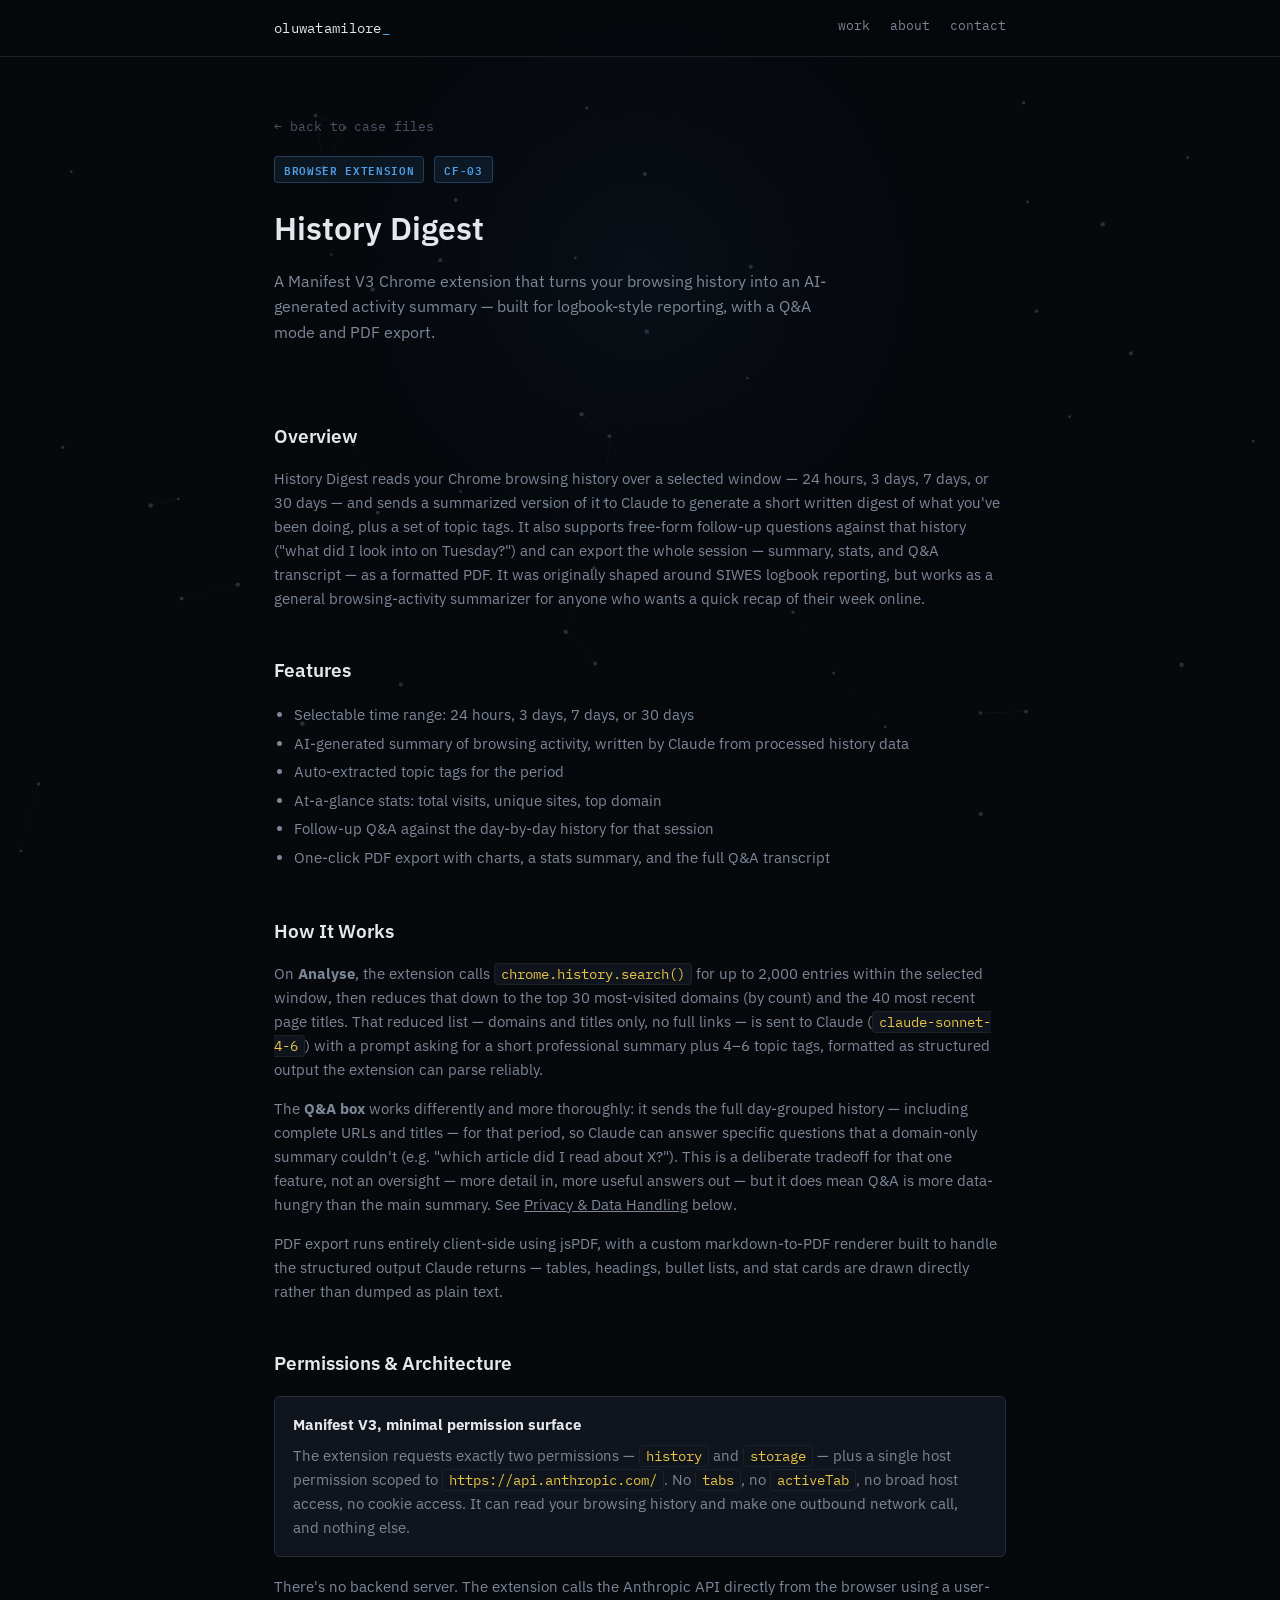
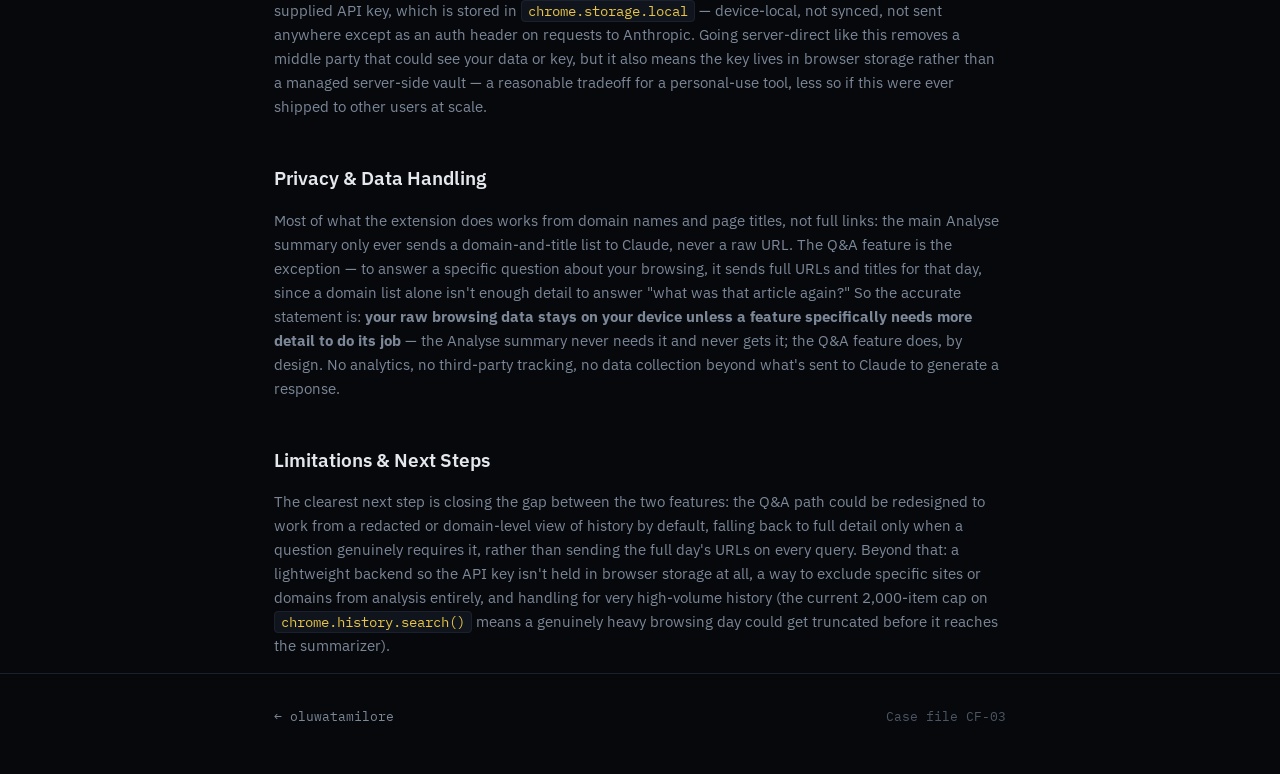
==== browser-history-extension.html @ 0dced4ee "Add portfolio site files" ====
<!DOCTYPE html>
<html lang="en">
<head>
<meta charset="UTF-8">
<meta name="viewport" content="width=device-width, initial-scale=1.0">
<title>History Digest — Browser Extension — oluwatamilore kupoluyi</title>
<link rel="preconnect" href="https://fonts.googleapis.com">
<link href="https://fonts.googleapis.com/css2?family=IBM+Plex+Sans:wght@400;500;600;700&family=IBM+Plex+Mono:wght@400;500;600&display=swap" rel="stylesheet">
<link rel="stylesheet" href="style.css">
</head>
<body>

<div class="topbar">
  <div class="topbar-inner">
    <a class="brand" href="index.html">oluwatamilore<span class="caret">_</span></a>
    <div class="topbar-links">
      <a href="index.html#work">work</a>
      <a href="index.html#about">about</a>
      <a href="mailto:you@example.com">contact</a>
    </div>
  </div>
</div>

<div class="wrap">
  <div class="report-header">
    <a class="breadcrumb" href="index.html#work">← back to case files</a>
    <div class="report-meta-row">
      <span class="tag tag-info">Browser Extension</span>
      <span class="tag tag-info">CF-03</span>
    </div>
    <h1>History Digest</h1>
    <p style="color: var(--text-muted); max-width: 58ch; margin:0;">
      A Manifest V3 Chrome extension that turns your browsing history into an AI-generated activity summary — built for logbook-style reporting, with a Q&amp;A mode and PDF export.
    </p>
  </div>

  <div class="report-body">

    <h2>Overview</h2>
    <p>
      History Digest reads your Chrome browsing history over a selected window — 24 hours, 3 days, 7 days, or 30 days — and sends a summarized version of it to Claude to generate a short written digest of what you've been doing, plus a set of topic tags. It also supports free-form follow-up questions against that history ("what did I look into on Tuesday?") and can export the whole session — summary, stats, and Q&amp;A transcript — as a formatted PDF. It was originally shaped around SIWES logbook reporting, but works as a general browsing-activity summarizer for anyone who wants a quick recap of their week online.
    </p>

    <h2>Features</h2>
    <ul style="color: var(--text-muted); line-height: 1.9;">
      <li>Selectable time range: 24 hours, 3 days, 7 days, or 30 days</li>
      <li>AI-generated summary of browsing activity, written by Claude from processed history data</li>
      <li>Auto-extracted topic tags for the period</li>
      <li>At-a-glance stats: total visits, unique sites, top domain</li>
      <li>Follow-up Q&amp;A against the day-by-day history for that session</li>
      <li>One-click PDF export with charts, a stats summary, and the full Q&amp;A transcript</li>
    </ul>

    <h2>How It Works</h2>
    <p>
      On <strong>Analyse</strong>, the extension calls <code>chrome.history.search()</code> for up to 2,000 entries within the selected window, then reduces that down to the top 30 most-visited domains (by count) and the 40 most recent page titles. That reduced list — domains and titles only, no full links — is sent to Claude (<code>claude-sonnet-4-6</code>) with a prompt asking for a short professional summary plus 4–6 topic tags, formatted as structured output the extension can parse reliably.
    </p>
    <p>
      The <strong>Q&amp;A box</strong> works differently and more thoroughly: it sends the full day-grouped history — including complete URLs and titles — for that period, so Claude can answer specific questions that a domain-only summary couldn't (e.g. "which article did I read about X?"). This is a deliberate tradeoff for that one feature, not an oversight — more detail in, more useful answers out — but it does mean Q&amp;A is more data-hungry than the main summary. See <a href="#privacy" style="color: var(--accent-teal);">Privacy &amp; Data Handling</a> below.
    </p>
    <p>
      PDF export runs entirely client-side using jsPDF, with a custom markdown-to-PDF renderer built to handle the structured output Claude returns — tables, headings, bullet lists, and stat cards are drawn directly rather than dumped as plain text.
    </p>

    <h2>Permissions &amp; Architecture</h2>
    <div class="callout">
      <strong>Manifest V3, minimal permission surface</strong>
      <p style="margin: 8px 0 0;">
        The extension requests exactly two permissions — <code>history</code> and <code>storage</code> — plus a single host permission scoped to <code>https://api.anthropic.com/</code>. No <code>tabs</code>, no <code>activeTab</code>, no broad host access, no cookie access. It can read your browsing history and make one outbound network call, and nothing else.
      </p>
    </div>
    <p>
      There's no backend server. The extension calls the Anthropic API directly from the browser using a user-supplied API key, which is stored in <code>chrome.storage.local</code> — device-local, not synced, not sent anywhere except as an auth header on requests to Anthropic. Going server-direct like this removes a middle party that could see your data or key, but it also means the key lives in browser storage rather than a managed server-side vault — a reasonable tradeoff for a personal-use tool, less so if this were ever shipped to other users at scale.
    </p>

    <h2 id="privacy">Privacy &amp; Data Handling</h2>
    <p>
      Most of what the extension does works from domain names and page titles, not full links: the main Analyse summary only ever sends a domain-and-title list to Claude, never a raw URL. The Q&amp;A feature is the exception — to answer a specific question about your browsing, it sends full URLs and titles for that day, since a domain list alone isn't enough detail to answer "what was that article again?" So the accurate statement is: <strong>your raw browsing data stays on your device unless a feature specifically needs more detail to do its job</strong> — the Analyse summary never needs it and never gets it; the Q&amp;A feature does, by design. No analytics, no third-party tracking, no data collection beyond what's sent to Claude to generate a response.
    </p>

    <h2>Limitations &amp; Next Steps</h2>
    <p style="color: var(--text-muted);">
      The clearest next step is closing the gap between the two features: the Q&amp;A path could be redesigned to work from a redacted or domain-level view of history by default, falling back to full detail only when a question genuinely requires it, rather than sending the full day's URLs on every query. Beyond that: a lightweight backend so the API key isn't held in browser storage at all, a way to exclude specific sites or domains from analysis entirely, and handling for very high-volume history (the current 2,000-item cap on <code>chrome.history.search()</code> means a genuinely heavy browsing day could get truncated before it reaches the summarizer).
    </p>

  </div>
</div>

<footer>
  <div class="wrap" style="display:flex; justify-content:space-between; width:100%; flex-wrap:wrap; gap:12px;">
    <a href="index.html">← oluwatamilore</a>
    <span>Case file CF-03</span>
  </div>
</footer>

<script src="background.js"></script>
</body>
</html>
---- style.css ----
/* ===========================================================
   Portfolio — token system
   Grounded in incident-report / SIEM dashboard conventions:
   severity tags carry real classification info, not decoration.
   =========================================================== */

:root {
  --bg: #06080C;
  --surface: #0D1118;
  --surface-raised: #10151D;
  --border: #1B212C;
  --border-bright: #262E3D;

  --text: #E4E7EC;
  --text-muted: #7C8797;
  --text-dim: #4B5563;

  --critical: #E5484D;
  --high: #F0883E;
  --medium: #E8C547;
  --info: #4C9FE8;

  --critical-bg: rgba(229, 72, 77, 0.1);
  --high-bg: rgba(240, 136, 62, 0.1);
  --medium-bg: rgba(232, 197, 71, 0.1);
  --info-bg: rgba(76, 159, 232, 0.1);

  --font-display: "IBM Plex Sans", -apple-system, sans-serif;
  --font-body: "IBM Plex Sans", -apple-system, sans-serif;
  --font-mono: "IBM Plex Mono", "SF Mono", monospace;

  --max-width: 780px;
}

* { box-sizing: border-box; }

html { scroll-behavior: smooth; }

@media (prefers-reduced-motion: reduce) {
  html { scroll-behavior: auto; }
  *, *::before, *::after {
    animation-duration: 0.01ms !important;
    animation-iteration-count: 1 !important;
    transition-duration: 0.01ms !important;
  }
}

body {
  margin: 0;
  background: var(--bg);
  color: var(--text);
  font-family: var(--font-body);
  font-size: 16px;
  line-height: 1.6;
  -webkit-font-smoothing: antialiased;
}

/* Faint scanline / grid texture on the background, very low opacity */
body::before {
  content: "";
  position: fixed;
  inset: 0;
  pointer-events: none;
  background-image:
    linear-gradient(var(--border) 1px, transparent 1px),
    linear-gradient(90deg, var(--border) 1px, transparent 1px);
  background-size: 48px 48px;
  opacity: 0.05;
  z-index: 0;
}

/* Mouse-reactive network canvas, sits behind all content */
#bg-canvas {
  position: fixed;
  inset: 0;
  z-index: 0;
  pointer-events: none;
  opacity: 0.6;
}

/* Soft radial glow that follows the cursor, layered above the canvas grid */
#bg-glow {
  position: fixed;
  inset: 0;
  z-index: 0;
  pointer-events: none;
  background: radial-gradient(
    480px circle at var(--mx, 50%) var(--my, 30%),
    rgba(76, 159, 232, 0.05),
    transparent 65%
  );
  transition: background 0.15s ease-out;
}

@media (prefers-reduced-motion: reduce) {
  #bg-canvas { display: none; }
  #bg-glow { display: none; }
}

a { color: inherit; }

.wrap {
  position: relative;
  z-index: 1;
  max-width: var(--max-width);
  margin: 0 auto;
  padding: 0 24px;
}

/* ---------- top bar ---------- */

.topbar {
  border-bottom: 1px solid var(--border);
  position: sticky;
  top: 0;
  background: rgba(6, 8, 12, 0.85);
  backdrop-filter: blur(6px);
  z-index: 10;
}

.topbar-inner {
  max-width: var(--max-width);
  margin: 0 auto;
  padding: 16px 24px;
  display: flex;
  align-items: center;
  justify-content: space-between;
}

.topbar-inner a.brand {
  font-family: var(--font-mono);
  font-size: 14px;
  letter-spacing: 0.02em;
  text-decoration: none;
  color: var(--text);
}

.topbar-inner a.brand .caret {
  color: var(--info);
}

.topbar-links {
  display: flex;
  gap: 20px;
  font-family: var(--font-mono);
  font-size: 13px;
}

.topbar-links a {
  color: var(--text-muted);
  text-decoration: none;
  border-bottom: 1px solid transparent;
  padding-bottom: 2px;
  transition: color 0.15s, border-color 0.15s;
}

.topbar-links a:hover,
.topbar-links a:focus-visible {
  color: var(--text);
  border-color: var(--border-bright);
}

/* ---------- hero / terminal block ---------- */

.hero {
  padding: 96px 0 72px;
}

.terminal {
  background: var(--surface);
  border: 1px solid var(--border);
  border-radius: 6px;
  overflow: hidden;
}

.terminal-titlebar {
  display: flex;
  align-items: center;
  gap: 8px;
  padding: 10px 14px;
  border-bottom: 1px solid var(--border);
  font-family: var(--font-mono);
  font-size: 12px;
  color: var(--text-dim);
}

.dot { width: 10px; height: 10px; border-radius: 50%; display: inline-block; }
.dot-critical { background: var(--critical); opacity: 0.55; }
.dot-medium { background: var(--medium); opacity: 0.55; }
.dot-info { background: var(--info); opacity: 0.55; }

.terminal-body {
  padding: 24px 20px 28px;
  font-family: var(--font-mono);
  font-size: 14px;
  line-height: 1.9;
}

.term-prompt { color: var(--info); }
.term-line { color: var(--text); white-space: pre-wrap; }
.term-comment { color: var(--text-muted); }

.term-output {
  font-family: var(--font-display);
  font-size: 15px;
  color: var(--text-muted);
}

.cursor {
  display: inline-block;
  width: 8px;
  height: 16px;
  background: var(--info);
  vertical-align: text-bottom;
  animation: blink 1s step-end infinite;
}

@keyframes blink { 50% { opacity: 0; } }

.hero h1 {
  font-family: var(--font-display);
  font-size: clamp(28px, 5vw, 40px);
  font-weight: 600;
  letter-spacing: -0.01em;
  margin: 28px 0 8px;
}

.hero .tagline {
  color: var(--text-muted);
  font-size: 17px;
  max-width: 56ch;
}

.status-pill {
  display: inline-flex;
  align-items: center;
  gap: 8px;
  margin-top: 20px;
  padding: 6px 12px;
  border: 1px solid var(--border-bright);
  border-radius: 100px;
  font-family: var(--font-mono);
  font-size: 12px;
  color: var(--text-muted);
}

.status-pill .pulse {
  width: 7px;
  height: 7px;
  border-radius: 50%;
  background: var(--info);
  box-shadow: 0 0 0 0 rgba(76,159,232,0.6);
  animation: pulse 2s infinite;
}

@keyframes pulse {
  0% { box-shadow: 0 0 0 0 rgba(76,159,232,0.45); }
  70% { box-shadow: 0 0 0 8px rgba(76,159,232,0); }
  100% { box-shadow: 0 0 0 0 rgba(76,159,232,0); }
}

/* ---------- section headers ---------- */

.section-label {
  font-family: var(--font-mono);
  font-size: 12px;
  color: var(--text-dim);
  text-transform: uppercase;
  letter-spacing: 0.12em;
  margin-bottom: 14px;
  display: flex;
  align-items: center;
  gap: 10px;
}

.section-label::after {
  content: "";
  flex: 1;
  height: 1px;
  background: var(--border);
}

section { padding: 56px 0; }
section + section { border-top: 1px solid var(--border); }

/* ---------- project entries (report-style) ---------- */

.entry {
  display: block;
  text-decoration: none;
  color: inherit;
  background: var(--surface);
  border: 1px solid var(--border);
  border-left: 3px solid var(--border-bright);
  border-radius: 8px;
  padding: 24px 24px 22px;
  margin-bottom: 18px;
  transition: border-color 0.15s, transform 0.15s, background 0.15s;
}

.entry:hover,
.entry:focus-visible {
  border-color: var(--border-bright);
  background: var(--surface-raised);
  transform: translateY(-2px);
}

.entry-critical:hover, .entry-critical:focus-visible { border-left-color: var(--critical); }
.entry-high:hover, .entry-high:focus-visible { border-left-color: var(--high); }
.entry-medium:hover, .entry-medium:focus-visible { border-left-color: var(--medium); }
.entry-info:hover, .entry-info:focus-visible { border-left-color: var(--info); }

.entry-critical { border-left-color: rgba(229, 72, 77, 0.35); }
.entry-high { border-left-color: rgba(240, 136, 62, 0.35); }
.entry-medium { border-left-color: rgba(232, 197, 71, 0.35); }
.entry-info { border-left-color: rgba(76, 159, 232, 0.35); }

.entry-head {
  display: flex;
  align-items: center;
  justify-content: space-between;
  gap: 12px;
  margin-bottom: 12px;
}

.tag {
  font-family: var(--font-mono);
  font-size: 11px;
  letter-spacing: 0.06em;
  text-transform: uppercase;
  padding: 4px 9px;
  border-radius: 4px;
  font-weight: 600;
  white-space: nowrap;
}

.tag-critical { color: var(--critical); background: var(--critical-bg); border: 1px solid rgba(229,72,77,0.3); }
.tag-high { color: var(--high); background: var(--high-bg); border: 1px solid rgba(240,136,62,0.3); }
.tag-medium { color: var(--medium); background: var(--medium-bg); border: 1px solid rgba(232,197,71,0.3); }
.tag-info { color: var(--info); background: var(--info-bg); border: 1px solid rgba(76,159,232,0.3); }

.entry-id {
  font-family: var(--font-mono);
  font-size: 12px;
  color: var(--text-dim);
}

.entry h3 {
  font-family: var(--font-display);
  font-size: 19px;
  font-weight: 600;
  margin: 0 0 10px;
  letter-spacing: -0.005em;
}

.entry p {
  color: var(--text-muted);
  font-size: 14.5px;
  line-height: 1.65;
  margin: 0 0 16px;
}

.entry-meta {
  display: flex;
  gap: 16px;
  flex-wrap: wrap;
  font-family: var(--font-mono);
  font-size: 12px;
  color: var(--text-dim);
  padding-top: 14px;
  border-top: 1px solid var(--border);
}

.entry-cta {
  margin-top: 16px;
  font-family: var(--font-mono);
  font-size: 12.5px;
  color: var(--info);
  display: inline-flex;
  align-items: center;
  gap: 6px;
}

.entry-cta .arrow {
  display: inline-block;
  transition: transform 0.15s ease-out;
}

.entry:hover .entry-cta .arrow,
.entry:focus-visible .entry-cta .arrow {
  transform: translateX(3px);
}

/* ---------- about / skills ---------- */

.skills-grid {
  display: grid;
  grid-template-columns: repeat(auto-fit, minmax(150px, 1fr));
  gap: 10px;
  margin-top: 18px;
}

.skill-chip {
  border: 1px solid var(--border);
  background: var(--surface);
  border-radius: 6px;
  padding: 10px 12px;
  font-family: var(--font-mono);
  font-size: 12.5px;
  color: var(--text-muted);
}

.skill-chip .k {
  display: block;
  color: var(--text-dim);
  font-size: 10.5px;
  text-transform: uppercase;
  letter-spacing: 0.08em;
  margin-bottom: 4px;
}

/* ---------- footer ---------- */

footer {
  border-top: 1px solid var(--border);
  padding: 32px 0 48px;
  font-family: var(--font-mono);
  font-size: 12.5px;
  color: var(--text-dim);
  display: flex;
  justify-content: space-between;
  flex-wrap: wrap;
  gap: 12px;
}

footer a { color: var(--text-muted); text-decoration: none; }
footer a:hover { color: var(--text); }

/* ---------- report detail pages ---------- */

.report-header {
  padding: 56px 0 32px;
}

.breadcrumb {
  font-family: var(--font-mono);
  font-size: 12.5px;
  color: var(--text-dim);
  margin-bottom: 20px;
  text-decoration: none;
  display: inline-block;
}

.breadcrumb:hover { color: var(--text-muted); }

.report-header h1 {
  font-family: var(--font-display);
  font-size: clamp(24px, 4vw, 32px);
  font-weight: 600;
  margin: 8px 0 14px;
}

.report-meta-row {
  display: flex;
  gap: 10px;
  flex-wrap: wrap;
  margin-bottom: 20px;
}

.placeholder {
  color: var(--medium);
  background: var(--medium-bg);
  border: 1px dashed rgba(232,197,71,0.4);
  border-radius: 4px;
  padding: 1px 6px;
  font-family: var(--font-mono);
  font-size: 0.92em;
}

.report-body h2 {
  font-family: var(--font-display);
  font-size: 19px;
  font-weight: 600;
  margin: 40px 0 14px;
  padding-top: 4px;
}

.report-body h3 {
  font-family: var(--font-display);
  font-size: 16px;
  font-weight: 600;
  margin: 24px 0 10px;
}

.report-body p, .report-body li {
  color: var(--text-muted);
  font-size: 15px;
}

.report-body ul, .report-body ol {
  padding-left: 20px;
}

.finding {
  border: 1px solid var(--border);
  border-left: 3px solid var(--critical);
  background: var(--surface);
  border-radius: 6px;
  padding: 18px 20px;
  margin: 16px 0;
}

.finding.sev-high { border-left-color: var(--high); }
.finding.sev-medium { border-left-color: var(--medium); }
.finding.sev-low { border-left-color: var(--info); }

.finding-title {
  display: flex;
  align-items: center;
  gap: 10px;
  margin-bottom: 10px;
  flex-wrap: wrap;
}

.finding-title h3 {
  margin: 0;
  font-size: 15.5px;
}

.finding dl {
  display: grid;
  grid-template-columns: 120px 1fr;
  gap: 8px 12px;
  margin: 12px 0 0;
  font-size: 14px;
}

.finding dt {
  font-family: var(--font-mono);
  font-size: 11.5px;
  text-transform: uppercase;
  letter-spacing: 0.06em;
  color: var(--text-dim);
}

.finding dd {
  margin: 0;
  color: var(--text-muted);
}

.metric-row {
  display: grid;
  grid-template-columns: repeat(auto-fit, minmax(120px, 1fr));
  gap: 12px;
  margin: 20px 0;
}

.metric {
  border: 1px solid var(--border);
  background: var(--surface);
  border-radius: 6px;
  padding: 16px;
  text-align: left;
}

.metric .val {
  font-family: var(--font-mono);
  font-size: 22px;
  color: var(--info);
  font-weight: 600;
}

.metric .lbl {
  font-family: var(--font-mono);
  font-size: 11px;
  color: var(--text-dim);
  text-transform: uppercase;
  letter-spacing: 0.06em;
  margin-top: 4px;
}

.callout {
  border: 1px solid var(--border-bright);
  background: var(--surface-raised);
  border-radius: 6px;
  padding: 16px 18px;
  margin: 18px 0;
  font-size: 14.5px;
  color: var(--text-muted);
}

.callout strong { color: var(--text); }

code {
  font-family: var(--font-mono);
  background: var(--surface-raised);
  border: 1px solid var(--border);
  border-radius: 4px;
  padding: 1px 6px;
  font-size: 0.9em;
  color: var(--medium);
}

/* ---------- summary / findings table ---------- */

.findings-table {
  width: 100%;
  border-collapse: collapse;
  margin: 20px 0;
  font-size: 14px;
}

.findings-table th {
  text-align: left;
  font-family: var(--font-mono);
  font-size: 11px;
  text-transform: uppercase;
  letter-spacing: 0.06em;
  color: var(--text-dim);
  padding: 10px 12px;
  border-bottom: 1px solid var(--border-bright);
}

.findings-table td {
  padding: 12px;
  border-bottom: 1px solid var(--border);
  color: var(--text-muted);
  vertical-align: top;
}

.findings-table tr:last-child td { border-bottom: none; }

.findings-table .sev-cell { white-space: nowrap; }

/* ---------- jump nav ---------- */

.jump-nav {
  display: flex;
  flex-wrap: wrap;
  gap: 8px;
  margin: 20px 0 8px;
}

.jump-nav a {
  font-family: var(--font-mono);
  font-size: 12px;
  text-decoration: none;
  color: var(--text-muted);
  border: 1px solid var(--border);
  border-radius: 100px;
  padding: 6px 12px;
  transition: border-color 0.15s, color 0.15s;
}

.jump-nav a:hover, .jump-nav a:focus-visible {
  color: var(--text);
  border-color: var(--border-bright);
}
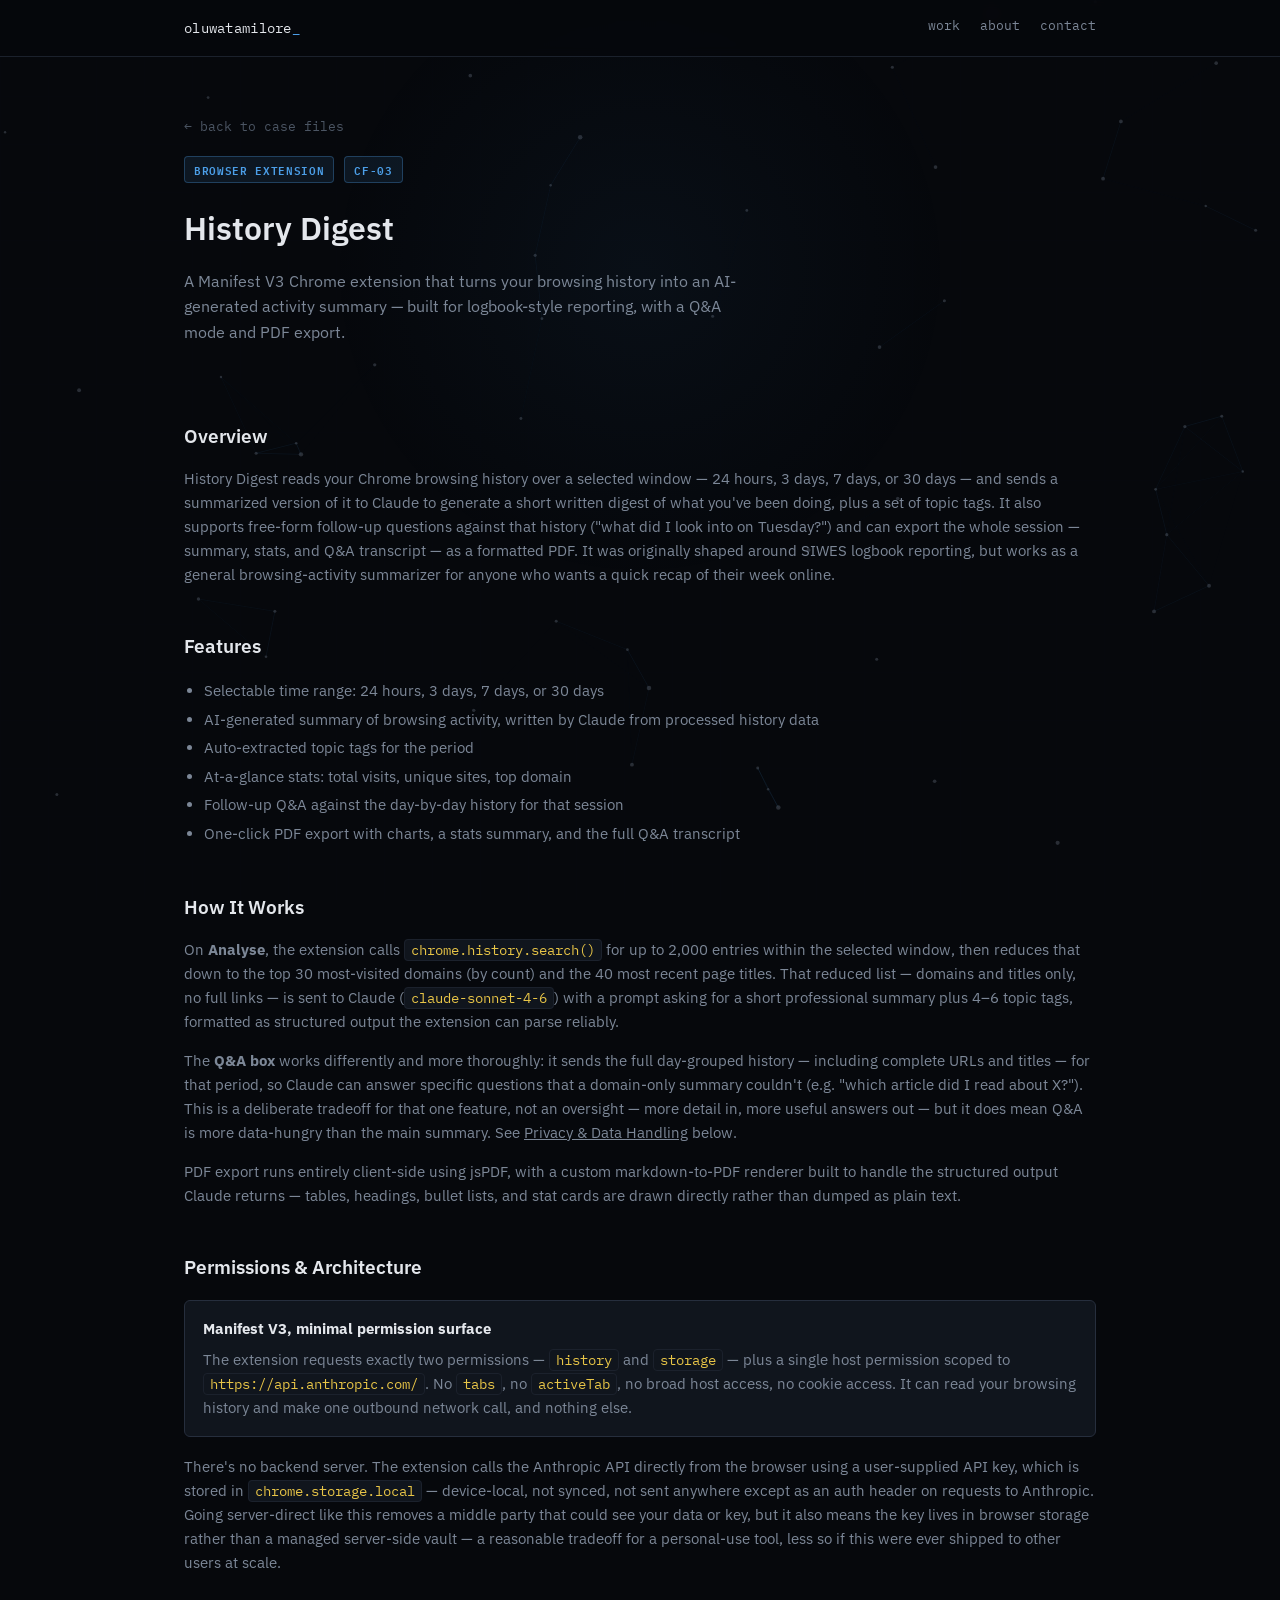
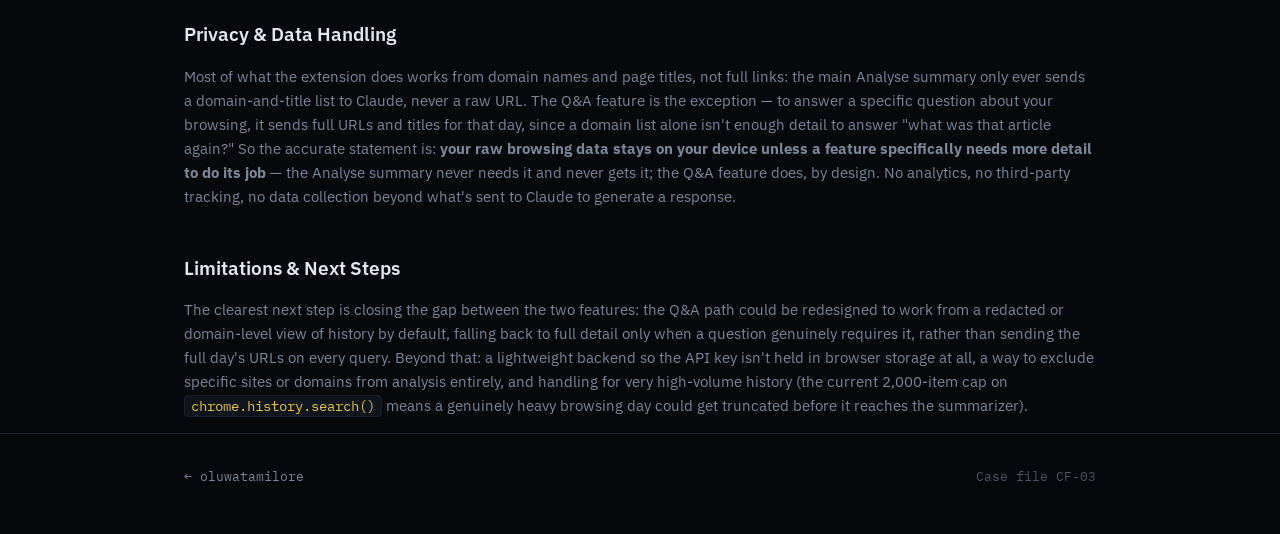
==== commit 5976952f: "Widen layout, fix contact email, fix broken tag in vulnbank" ====
--- a/browser-history-extension.html
+++ b/browser-history-extension.html
@@ -16,7 +16,7 @@
     <div class="topbar-links">
       <a href="index.html#work">work</a>
       <a href="index.html#about">about</a>
-      <a href="mailto:you@example.com">contact</a>
+      <a href="mailto:tamilorekupoluyi@gmail.com">contact</a>
     </div>
   </div>
 </div>
--- a/style.css
+++ b/style.css
@@ -29,7 +29,7 @@
   --font-body: "IBM Plex Sans", -apple-system, sans-serif;
   --font-mono: "IBM Plex Mono", "SF Mono", monospace;
 
-  --max-width: 780px;
+  --max-width: 960px;
 }
 
 * { box-sizing: border-box; }
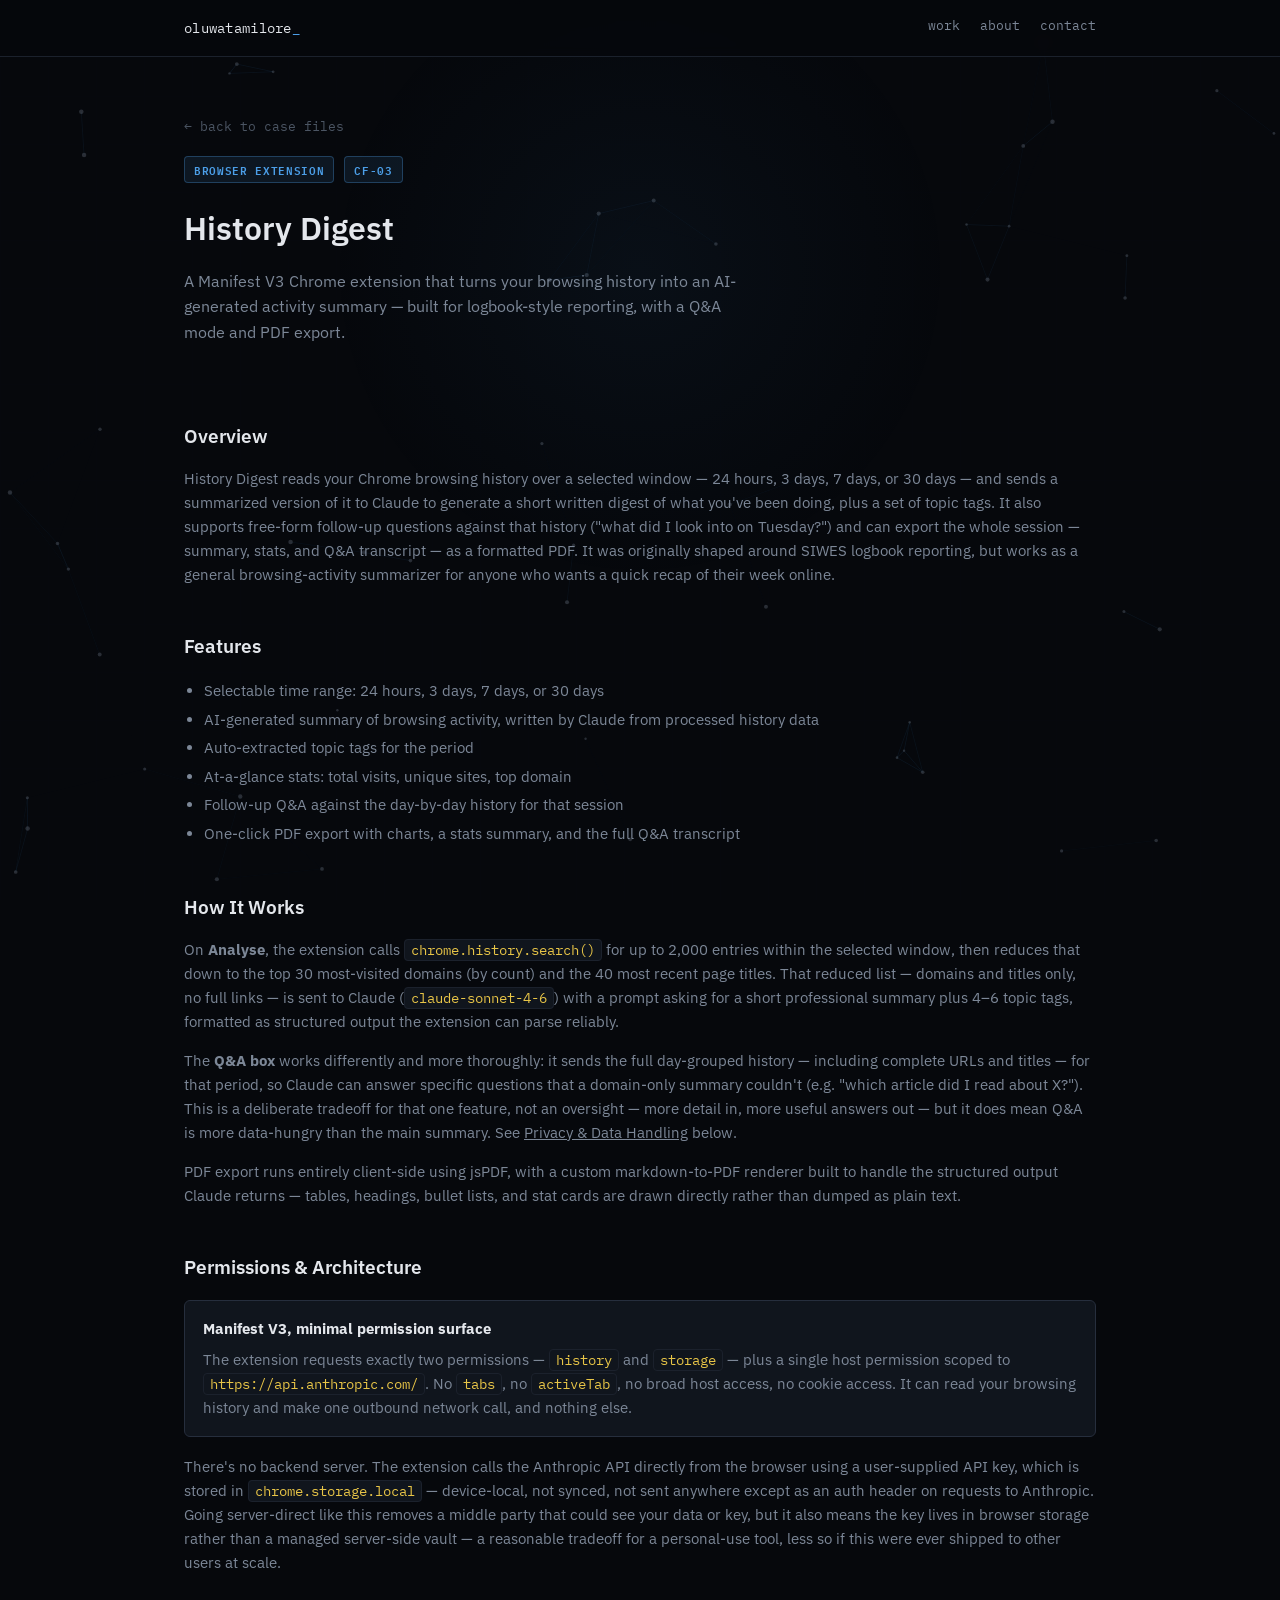
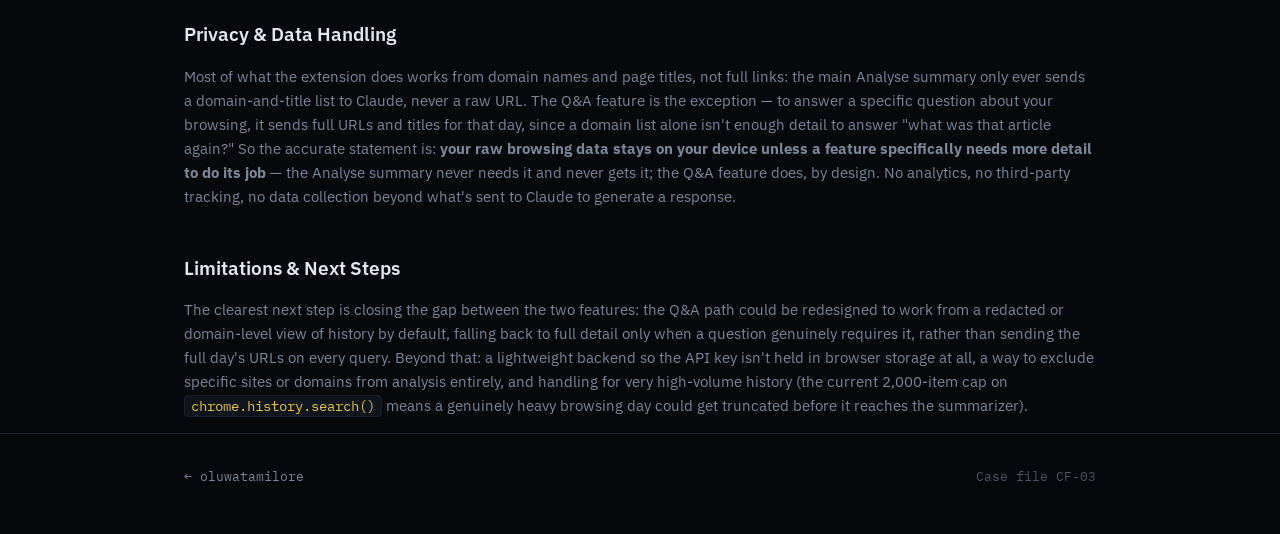
==== commit a46a8d36: "Add favicon and fix GitHub link" ====
--- a/browser-history-extension.html
+++ b/browser-history-extension.html
@@ -7,6 +7,8 @@
 <link rel="preconnect" href="https://fonts.googleapis.com">
 <link href="https://fonts.googleapis.com/css2?family=IBM+Plex+Sans:wght@400;500;600;700&family=IBM+Plex+Mono:wght@400;500;600&display=swap" rel="stylesheet">
 <link rel="stylesheet" href="style.css">
+<link rel="icon" href="favicon.svg" type="image/svg+xml">
+<link rel="alternate icon" href="favicon.ico">
 </head>
 <body>
 
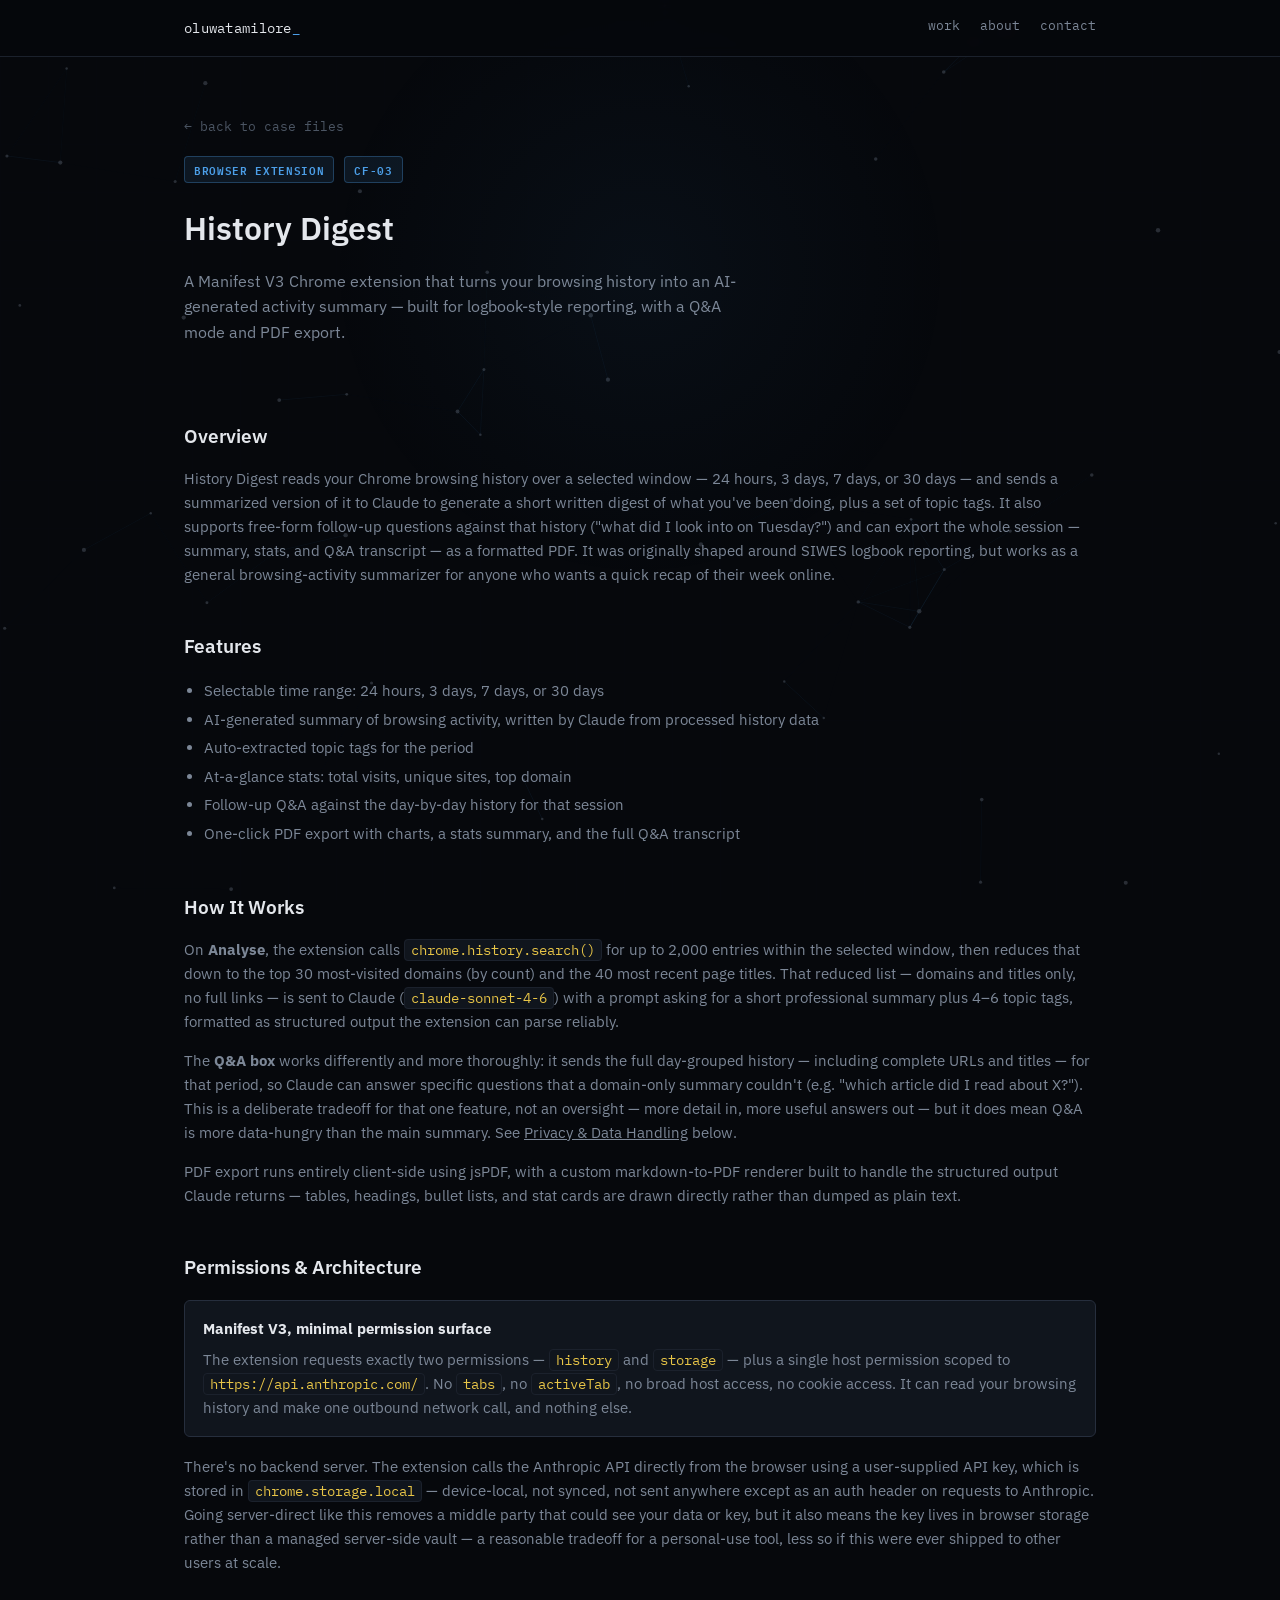
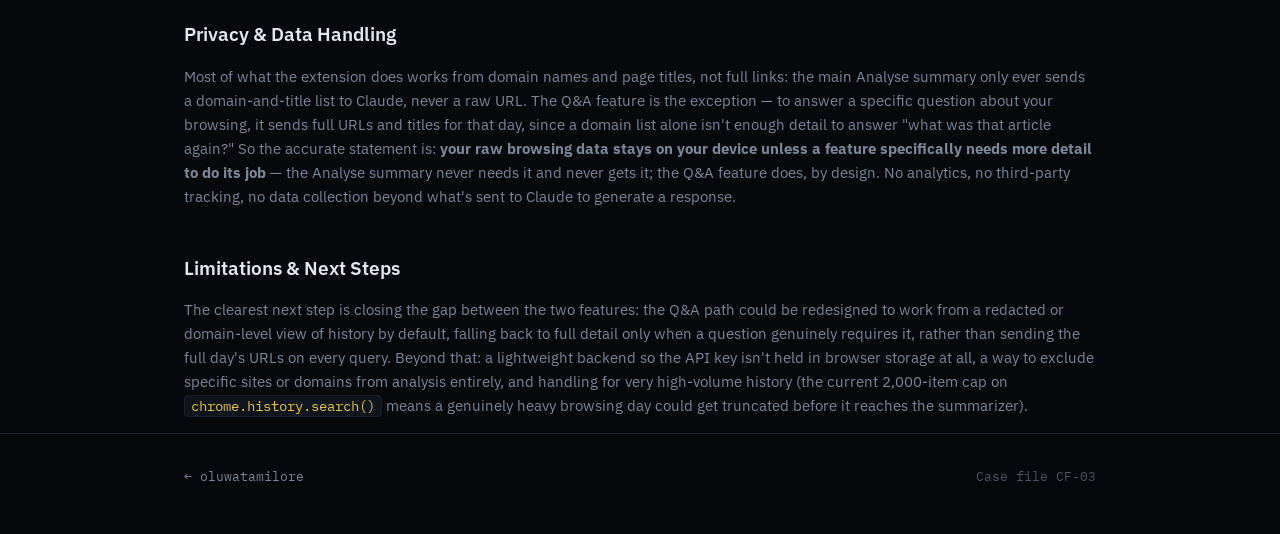
==== commit 01b55651: "Add click-to-copy email with visual feedback" ====
--- a/browser-history-extension.html
+++ b/browser-history-extension.html
@@ -18,7 +18,7 @@
     <div class="topbar-links">
       <a href="index.html#work">work</a>
       <a href="index.html#about">about</a>
-      <a href="mailto:tamilorekupoluyi@gmail.com">contact</a>
+      <a href="mailto:tamilorekupoluyi@gmail.com" data-copy-email="tamilorekupoluyi@gmail.com">contact</a>
     </div>
   </div>
 </div>
@@ -96,5 +96,6 @@
 </footer>
 
 <script src="background.js"></script>
+<script src="contact.js"></script>
 </body>
 </html>
